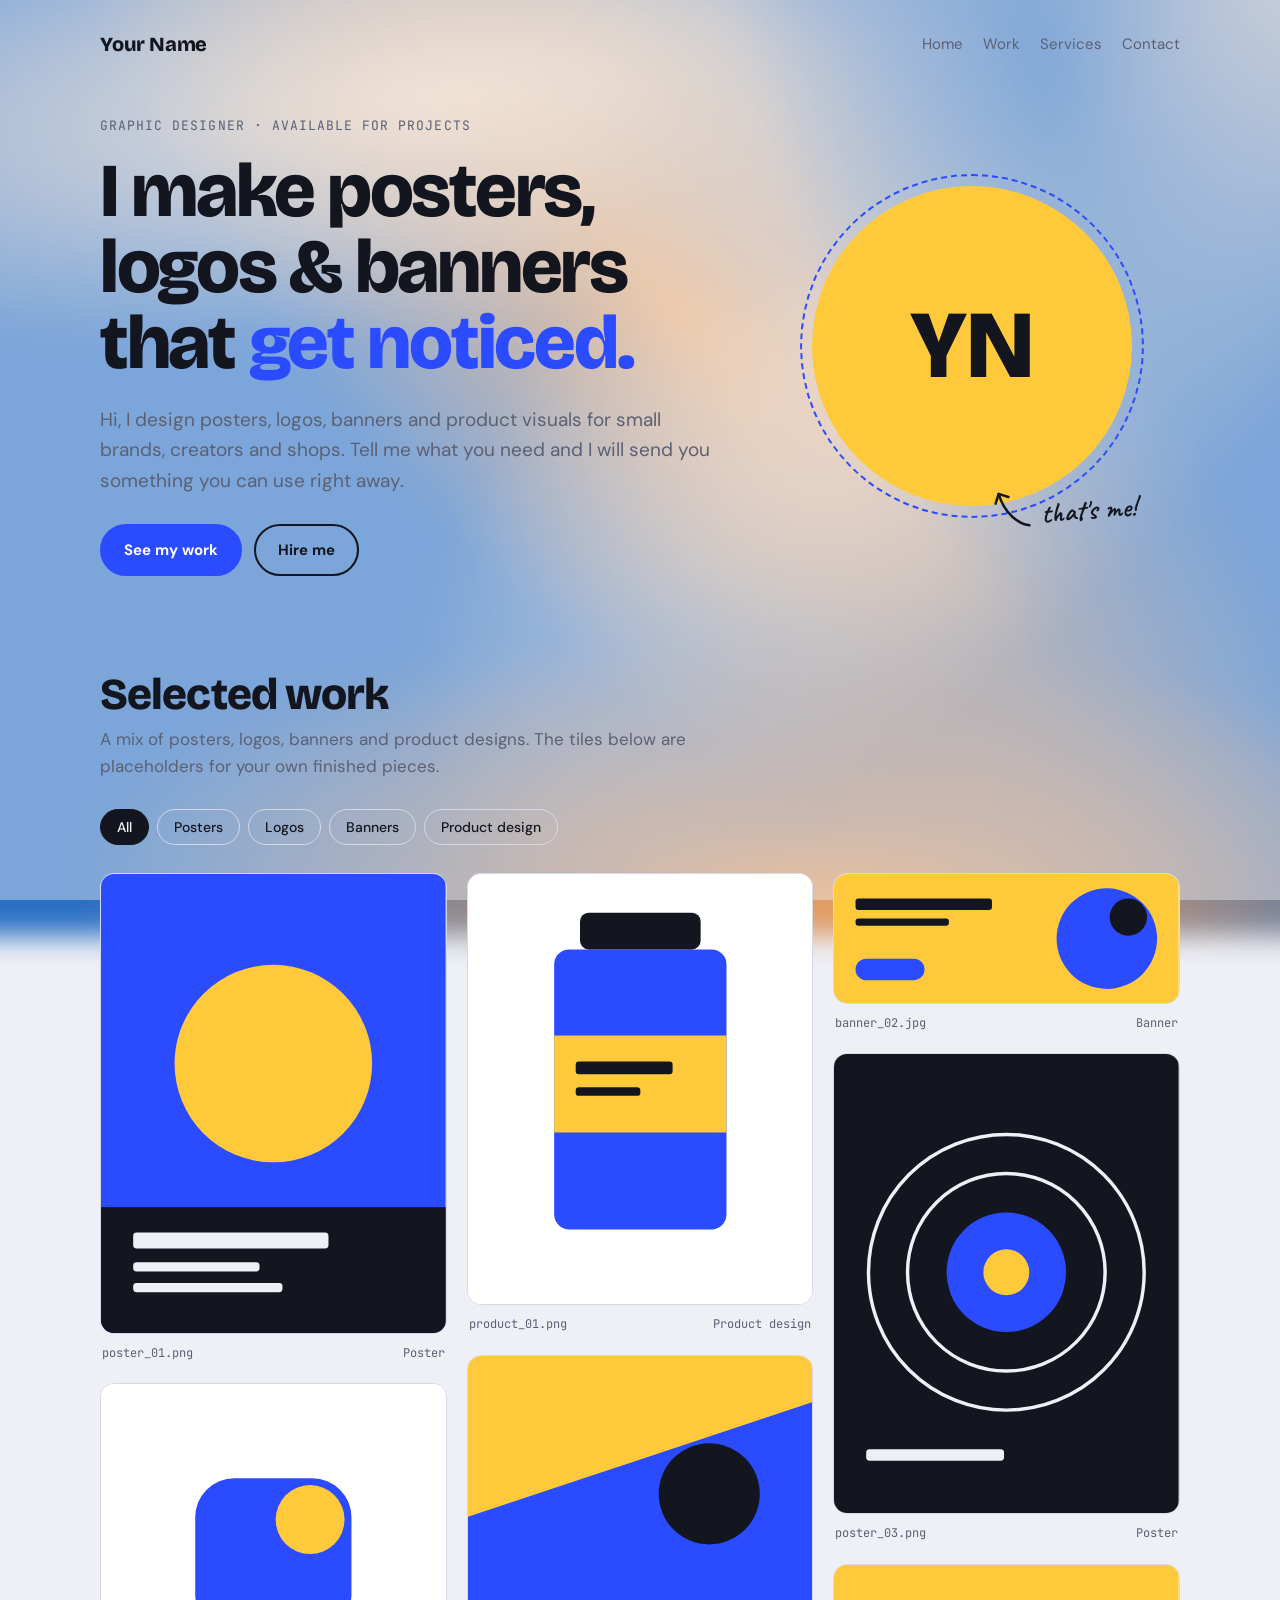
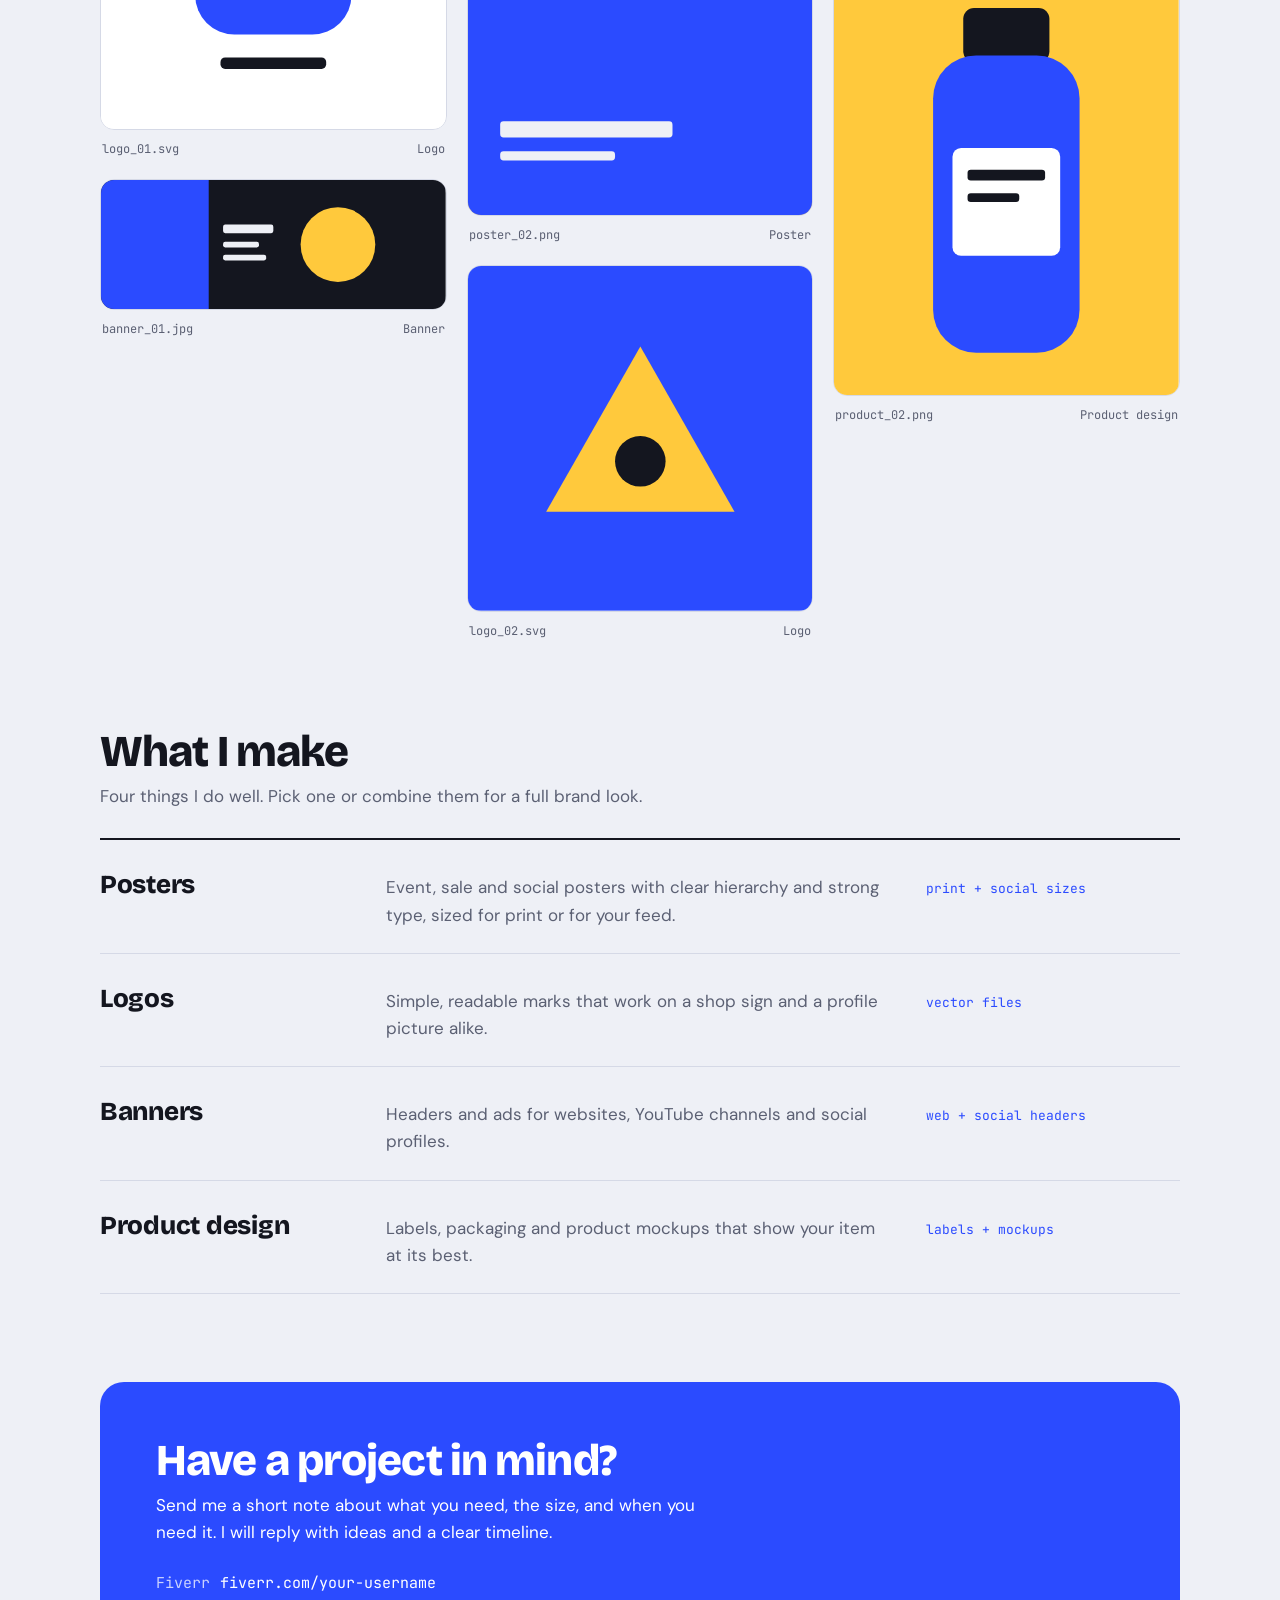
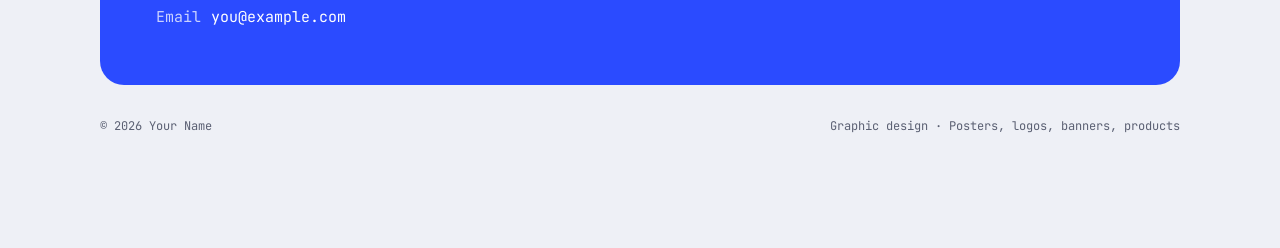
==== design/index.html @ 5bc453fb "first step" ====
<!doctype html>
<html lang="en">
<head>
<meta charset="utf-8">
<meta name="viewport" content="width=device-width, initial-scale=1, viewport-fit=cover">
<meta name="description" content="Graphic design portfolio: posters, logos, banners and product design.">
<title>Graphic Design Portfolio</title>
<link rel="stylesheet" href="https://fonts.googleapis.com/css2?family=Bricolage+Grotesque:wght@600;800&family=DM+Sans:wght@400;500;700&family=Caveat:wght@600&family=JetBrains+Mono:wght@400&display=swap">
<style>
/* Layout: intro with a round photo and handwritten note, a filterable work grid, services as a plain list, contact at the end. */
:root {
  --bg: #eef0f6;
  --card: #ffffff;
  --ink: #14161f;
  --muted: #5b6073;
  --line: #d5d9e6;
  --accent: #2b4bff;
  --pop: #ffc93c;
  --on-accent: #ffffff;
  --fx-a: #2a6fc4; --fx-b: #f3a15a; --fx-c: #f7dcc2; --veil: 42%;
  --display: "Bricolage Grotesque", "Helvetica Neue", Arial, sans-serif;
  --body: "DM Sans", "Helvetica Neue", Arial, sans-serif;
  --hand: "Caveat", "Segoe Print", cursive;
  --mono: "JetBrains Mono", ui-monospace, Menlo, monospace;
}
@media (prefers-color-scheme: dark) {
  :root:not([data-theme="light"]) {
    --bg: #12141c; --card: #1b1e29; --ink: #eceef6; --muted: #9aa0b6; --line: #2d3142;
    --accent: #8097ff; --pop: #ffd25e; --on-accent: #10131f; --fx-a: #16336f; --fx-b: #b8652f; --fx-c: #8a6a58; --veil: 58%; color-scheme: dark;
  }
}
:root[data-theme="dark"] {
  --bg: #12141c; --card: #1b1e29; --ink: #eceef6; --muted: #9aa0b6; --line: #2d3142;
  --accent: #8097ff; --pop: #ffd25e; --on-accent: #10131f; --fx-a: #16336f; --fx-b: #b8652f; --fx-c: #8a6a58; --veil: 58%; color-scheme: dark;
}
* { box-sizing: border-box; }
body {
  background: var(--bg); color: var(--ink); font-family: var(--body); font-size: 17px; line-height: 1.6;
  padding-left: max(16px, env(safe-area-inset-left, 0px));
  padding-right: max(16px, env(safe-area-inset-right, 0px));
  padding-block: 20px 48px;
}
a { color: inherit; }
a:focus-visible, button:focus-visible { outline: 3px solid var(--accent); outline-offset: 3px; }
.wrap { max-width: 1080px; margin: 0 auto; position: relative; z-index: 1; }
.fx { position: fixed; left: -4%; top: -4%; width: 108%; height: 108%; z-index: 0; filter: blur(14px); pointer-events: none; }
.veil { position: fixed; inset: 0; z-index: 0; pointer-events: none; background: color-mix(in srgb, var(--bg) var(--veil), transparent); }

/* top bar */
.bar { display: flex; flex-wrap: wrap; gap: 12px 24px; justify-content: space-between; align-items: center; padding-block: 8px 0; }
.logo { font-family: var(--display); font-weight: 800; font-size: 20px; text-decoration: none; letter-spacing: -0.01em; }
.bar nav { display: flex; gap: 20px; font-size: 15px; }
.bar nav a { text-decoration: none; color: var(--muted); }
.bar nav a:hover { color: var(--ink); text-decoration: underline; text-underline-offset: 4px; }

/* hero */
.hero { display: grid; grid-template-columns: minmax(0, 1.5fr) minmax(0, 1fr); gap: 40px; align-items: center; padding-block: 56px 72px; }
.eyebrow { font-family: var(--mono); font-size: 13px; letter-spacing: 0.08em; text-transform: uppercase; color: var(--muted); margin: 0 0 16px; }
h1 { font-family: var(--display); font-weight: 800; font-size: clamp(38px, 7vw, 76px); line-height: 1; letter-spacing: -0.03em; margin: 0 0 24px; text-wrap: balance; }
h1 em { font-style: normal; color: var(--accent); }
.lede { max-width: 52ch; color: var(--muted); font-size: 19px; margin: 0 0 28px; }
.btns { display: flex; flex-wrap: wrap; gap: 12px; }
.btn { display: inline-block; padding: 12px 22px; border-radius: 999px; font-weight: 700; font-size: 15px; text-decoration: none; border: 2px solid var(--ink); }
.btn.primary { background: var(--accent); color: var(--on-accent); border-color: var(--accent); }
.btn:hover { transform: translateY(-2px); }
.me { position: relative; justify-self: center; width: min(100%, 320px); aspect-ratio: 1; }
.me .photo { position: absolute; inset: 0; border-radius: 50%; background: var(--pop); display: grid; place-items: center; font-family: var(--display); font-weight: 800; font-size: 96px; color: var(--ink); overflow: hidden; }
.me .ring { position: absolute; inset: -12px; border-radius: 50%; border: 2px dashed var(--accent); }
.note { position: absolute; right: -4px; bottom: -22px; font-family: var(--hand); font-weight: 600; font-size: 28px; line-height: 1.1; transform: rotate(-4deg); color: var(--ink); display: flex; align-items: flex-end; gap: 6px; }
.note svg { width: 44px; height: 44px; stroke: var(--ink); fill: none; stroke-width: 2.5; stroke-linecap: round; stroke-linejoin: round; transform: scaleX(-1) rotate(-10deg); }

/* section heads */
section { padding-block: 24px 64px; }
h2 { font-family: var(--display); font-weight: 800; font-size: clamp(28px, 4.5vw, 44px); letter-spacing: -0.02em; line-height: 1.05; margin: 0 0 8px; text-wrap: balance; }
.sub { color: var(--muted); margin: 0 0 28px; max-width: 56ch; }

/* filter */
.filters { display: flex; flex-wrap: wrap; gap: 8px; margin: 0 0 28px; }
.chip { font: 500 14px var(--body); padding: 8px 16px; border-radius: 999px; border: 1.5px solid var(--line); background: transparent; color: var(--ink); cursor: pointer; }
.chip:hover { border-color: var(--ink); }
.chip[aria-pressed="true"] { background: var(--ink); color: var(--bg); border-color: var(--ink); }

/* work grid */
.grid { columns: 3 260px; column-gap: 20px; }
.tile { break-inside: avoid; margin: 0 0 20px; }
.tile .art { border-radius: 14px; overflow: hidden; border: 1px solid var(--line); background: var(--card); }
.tile svg { display: block; width: 100%; height: auto; }
.tile figcaption { display: flex; justify-content: space-between; gap: 12px; padding: 10px 2px 0; font-family: var(--mono); font-size: 12px; color: var(--muted); }
.f-accent { fill: var(--accent); } .f-pop { fill: var(--pop); } .f-ink { fill: var(--ink); } .f-bg { fill: var(--bg); } .f-card { fill: var(--card); }
.s-ink { stroke: var(--ink); fill: none; } .s-bg { stroke: var(--bg); fill: none; }

/* services */
.svc { border-top: 2px solid var(--ink); }
.row { display: grid; grid-template-columns: minmax(0, 1fr) minmax(0, 2fr) minmax(0, 1fr); gap: 8px 32px; padding-block: 24px; border-bottom: 1px solid var(--line); align-items: baseline; }
.row h3 { font-family: var(--display); font-weight: 800; font-size: 26px; letter-spacing: -0.01em; margin: 0; }
.row p { margin: 0; color: var(--muted); }
.row .tag { font-family: var(--mono); font-size: 13px; color: var(--accent); }

/* contact */
.contact { background: var(--accent); color: var(--on-accent); border-radius: 24px; padding: clamp(28px, 6vw, 56px); }
.contact h2 { color: var(--on-accent); }
.contact p { margin: 0 0 24px; max-width: 48ch; }
.lines { display: grid; gap: 10px; font-family: var(--mono); font-size: 15px; }
.lines span { opacity: 0.75; margin-right: 10px; }
.lines b { font-weight: 400; overflow-wrap: anywhere; }
footer { padding-top: 32px; font-family: var(--mono); font-size: 12px; color: var(--muted); display: flex; flex-wrap: wrap; justify-content: space-between; gap: 8px; }

.totop { position: fixed; right: max(16px, env(safe-area-inset-right, 0px)); bottom: calc(16px + env(safe-area-inset-bottom, 0px)); width: 48px; height: 48px; border-radius: 50%; border: 0; background: var(--ink); color: var(--bg); cursor: pointer; display: grid; place-items: center; z-index: 5; }
.totop svg { width: 20px; height: 20px; stroke: currentColor; fill: none; stroke-width: 2.5; stroke-linecap: round; stroke-linejoin: round; }
.totop:hover { transform: translateY(-3px); }
.totop:focus-visible { outline: 3px solid var(--accent); outline-offset: 3px; }

@media (max-width: 760px) {
  .hero { grid-template-columns: 1fr; padding-block: 36px 56px; }
  .me { width: min(70%, 260px); justify-self: start; margin-left: 12px; }
  .row { grid-template-columns: 1fr; }
  .grid { columns: 2 150px; column-gap: 12px; }
  .tile { margin-bottom: 14px; }
}
@media (prefers-reduced-motion: reduce) { .btn:hover { transform: none; } }
</style>
<style>body{margin:0}img{max-width:100%}[hidden]{display:none!important}</style>
</head>
<body>

<canvas class="fx" id="fx" aria-hidden="true"></canvas>
<div class="veil" aria-hidden="true"></div>
<div class="wrap">
  <header class="bar">
    <a class="logo" href="/">Your Name</a>
    <nav aria-label="Sections"><a href="/">Home</a><a href="#work">Work</a><a href="#services">Services</a><a href="#contact">Contact</a></nav>
  </header>

  <div class="hero" id="top">
    <div>
      <p class="eyebrow">Graphic designer · Available for projects</p>
      <h1>I make posters, logos &amp; banners that <em>get noticed.</em></h1>
      <p class="lede">Hi, I design posters, logos, banners and product visuals for small brands, creators and shops. Tell me what you need and I will send you something you can use right away.</p>
      <div class="btns">
        <a class="btn primary" href="#work">See my work</a>
        <a class="btn" href="#contact">Hire me</a>
      </div>
    </div>
    <div class="me">
      <div class="ring"></div>
      <div class="photo" aria-label="Your photo goes here">YN</div>
      <div class="note"><svg viewBox="0 0 44 44" aria-hidden="true"><path d="M4 36 C 14 36, 30 28, 38 8"/><path d="M28 10 L38 8 L40 18"/></svg><span>that's me!</span></div>
    </div>
  </div>

  <section id="work">
    <h2>Selected work</h2>
    <p class="sub">A mix of posters, logos, banners and product designs. The tiles below are placeholders for your own finished pieces.</p>
    <div class="filters" role="group" aria-label="Filter work by type">
      <button class="chip" type="button" data-f="all" aria-pressed="true">All</button>
      <button class="chip" type="button" data-f="poster" aria-pressed="false">Posters</button>
      <button class="chip" type="button" data-f="logo" aria-pressed="false">Logos</button>
      <button class="chip" type="button" data-f="banner" aria-pressed="false">Banners</button>
      <button class="chip" type="button" data-f="product" aria-pressed="false">Product design</button>
    </div>

    <div class="grid" id="grid">
      <figure class="tile" data-c="poster"><div class="art"><svg viewBox="0 0 300 400" role="img" aria-label="Poster placeholder"><rect width="300" height="400" class="f-accent"/><circle cx="150" cy="165" r="86" class="f-pop"/><rect x="0" y="290" width="300" height="110" class="f-ink"/><rect x="28" y="312" width="170" height="14" rx="3" class="f-bg"/><rect x="28" y="338" width="110" height="8" rx="3" class="f-bg"/><rect x="28" y="356" width="130" height="8" rx="3" class="f-bg"/></svg></div><figcaption><span>poster_01.png</span><span>Poster</span></figcaption></figure>

      <figure class="tile" data-c="logo"><div class="art"><svg viewBox="0 0 300 300" role="img" aria-label="Logo placeholder"><rect width="300" height="300" class="f-card"/><rect x="82" y="82" width="136" height="136" rx="34" class="f-accent"/><circle cx="182" cy="118" r="30" class="f-pop"/><rect x="104" y="238" width="92" height="10" rx="4" class="f-ink"/></svg></div><figcaption><span>logo_01.svg</span><span>Logo</span></figcaption></figure>

      <figure class="tile" data-c="banner"><div class="art"><svg viewBox="0 0 480 180" role="img" aria-label="Banner placeholder"><rect width="480" height="180" class="f-ink"/><rect x="0" y="0" width="150" height="180" class="f-accent"/><circle cx="330" cy="90" r="52" class="f-pop"/><rect x="170" y="62" width="70" height="12" rx="3" class="f-bg"/><rect x="170" y="86" width="50" height="8" rx="3" class="f-bg"/><rect x="170" y="104" width="60" height="8" rx="3" class="f-bg"/></svg></div><figcaption><span>banner_01.jpg</span><span>Banner</span></figcaption></figure>

      <figure class="tile" data-c="product"><div class="art"><svg viewBox="0 0 320 400" role="img" aria-label="Product design placeholder"><rect width="320" height="400" class="f-card"/><rect x="80" y="70" width="160" height="260" rx="14" class="f-accent"/><rect x="80" y="150" width="160" height="90" class="f-pop"/><rect x="100" y="174" width="90" height="12" rx="3" class="f-ink"/><rect x="100" y="198" width="60" height="8" rx="3" class="f-ink"/><rect x="104" y="36" width="112" height="34" rx="8" class="f-ink"/></svg></div><figcaption><span>product_01.png</span><span>Product design</span></figcaption></figure>

      <figure class="tile" data-c="poster"><div class="art"><svg viewBox="0 0 300 400" role="img" aria-label="Poster placeholder"><rect width="300" height="400" class="f-pop"/><polygon points="0,400 0,140 300,40 300,400" class="f-accent"/><circle cx="210" cy="120" r="44" class="f-ink"/><rect x="28" y="318" width="150" height="14" rx="3" class="f-bg"/><rect x="28" y="344" width="100" height="8" rx="3" class="f-bg"/></svg></div><figcaption><span>poster_02.png</span><span>Poster</span></figcaption></figure>

      <figure class="tile" data-c="logo"><div class="art"><svg viewBox="0 0 300 300" role="img" aria-label="Logo placeholder"><rect width="300" height="300" class="f-accent"/><polygon points="150,70 232,214 68,214" class="f-pop"/><circle cx="150" cy="170" r="22" class="f-ink"/></svg></div><figcaption><span>logo_02.svg</span><span>Logo</span></figcaption></figure>

      <figure class="tile" data-c="banner"><div class="art"><svg viewBox="0 0 480 180" role="img" aria-label="Banner placeholder"><rect width="480" height="180" class="f-pop"/><rect x="30" y="34" width="190" height="16" rx="4" class="f-ink"/><rect x="30" y="62" width="130" height="10" rx="4" class="f-ink"/><rect x="30" y="118" width="96" height="30" rx="15" class="f-accent"/><circle cx="380" cy="90" r="70" class="f-accent"/><circle cx="410" cy="60" r="26" class="f-ink"/></svg></div><figcaption><span>banner_02.jpg</span><span>Banner</span></figcaption></figure>

      <figure class="tile" data-c="poster"><div class="art"><svg viewBox="0 0 300 400" role="img" aria-label="Poster placeholder"><rect width="300" height="400" class="f-ink"/><circle cx="150" cy="190" r="120" class="s-bg" stroke-width="3"/><circle cx="150" cy="190" r="86" class="s-bg" stroke-width="3"/><circle cx="150" cy="190" r="52" class="f-accent"/><circle cx="150" cy="190" r="20" class="f-pop"/><rect x="28" y="344" width="120" height="10" rx="3" class="f-bg"/></svg></div><figcaption><span>poster_03.png</span><span>Poster</span></figcaption></figure>

      <figure class="tile" data-c="product"><div class="art"><svg viewBox="0 0 320 400" role="img" aria-label="Product design placeholder"><rect width="320" height="400" class="f-pop"/><rect x="120" y="40" width="80" height="50" rx="10" class="f-ink"/><rect x="92" y="84" width="136" height="276" rx="40" class="f-accent"/><rect x="110" y="170" width="100" height="100" rx="8" class="f-card"/><rect x="124" y="190" width="72" height="10" rx="3" class="f-ink"/><rect x="124" y="212" width="48" height="8" rx="3" class="f-ink"/></svg></div><figcaption><span>product_02.png</span><span>Product design</span></figcaption></figure>
    </div>
  </section>

  <section id="services">
    <h2>What I make</h2>
    <p class="sub">Four things I do well. Pick one or combine them for a full brand look.</p>
    <div class="svc">
      <div class="row"><h3>Posters</h3><p>Event, sale and social posters with clear hierarchy and strong type, sized for print or for your feed.</p><span class="tag">print + social sizes</span></div>
      <div class="row"><h3>Logos</h3><p>Simple, readable marks that work on a shop sign and a profile picture alike.</p><span class="tag">vector files</span></div>
      <div class="row"><h3>Banners</h3><p>Headers and ads for websites, YouTube channels and social profiles.</p><span class="tag">web + social headers</span></div>
      <div class="row"><h3>Product design</h3><p>Labels, packaging and product mockups that show your item at its best.</p><span class="tag">labels + mockups</span></div>
    </div>
  </section>

  <section id="contact">
    <div class="contact">
      <h2>Have a project in mind?</h2>
      <p>Send me a short note about what you need, the size, and when you need it. I will reply with ideas and a clear timeline.</p>
      <div class="lines">
        <div><span>Fiverr</span><b>fiverr.com/your-username</b></div>
        <div><span>Email</span><b>you@example.com</b></div>
      </div>
    </div>
    <footer><span>© 2026 Your Name</span><span>Graphic design · Posters, logos, banners, products</span></footer>
  </section>
</div>

<script>
(function () {
  var cv = document.getElementById('fx'), ctx = cv.getContext('2d');
  if (!ctx) return;
  var W = 200, H = 112, cols = [], frame = 0;
  var blobs = [
    { c: 1, cx: .30, cy: .22, ax: .28, ay: .20, fx: 1.0, fy: .8,  ph: 0.0, r: .62, sq: .38, rot: .5,  rs: .30 },
    { c: 2, cx: .62, cy: .42, ax: .30, ay: .24, fx: .7,  fy: 1.1, ph: 1.7, r: .70, sq: .34, rot: -.6, rs: -.25 },
    { c: 0, cx: .28, cy: .70, ax: .26, ay: .22, fx: .9,  fy: .6,  ph: 3.1, r: .60, sq: .45, rot: .9,  rs: .20 },
    { c: 1, cx: .78, cy: .78, ax: .22, ay: .20, fx: 1.2, fy: .9,  ph: 4.4, r: .55, sq: .36, rot: -.3, rs: .35 },
    { c: 2, cx: .50, cy: .12, ax: .30, ay: .14, fx: .6,  fy: 1.0, ph: 5.2, r: .58, sq: .30, rot: .2,  rs: -.30 },
    { c: 0, cx: .85, cy: .30, ax: .18, ay: .26, fx: 1.1, fy: .7,  ph: 2.4, r: .50, sq: .42, rot: 1.1, rs: .22 }
  ];
  function size() { H = Math.max(60, Math.round(W * innerHeight / Math.max(innerWidth, 1))); cv.width = W; cv.height = H; }
  function rgb(h) { h = h.trim().replace('#', ''); if (h.length === 3) h = h.replace(/./g, '$&$&'); var n = parseInt(h, 16); return [(n >> 16) & 255, (n >> 8) & 255, n & 255]; }
  function readCols() {
    var s = getComputedStyle(document.documentElement);
    cols = ['--fx-a', '--fx-b', '--fx-c'].map(function (k) { return rgb(s.getPropertyValue(k) || '#888888'); });
  }
  function rg(c, a) { return 'rgba(' + c[0] + ',' + c[1] + ',' + c[2] + ',' + a + ')'; }
  function draw(t) {
    ctx.fillStyle = rg(cols[0], 1); ctx.fillRect(0, 0, W, H);
    blobs.forEach(function (b) {
      var x = (b.cx + b.ax * Math.sin(t * b.fx + b.ph)) * W;
      var y = (b.cy + b.ay * Math.cos(t * b.fy + b.ph * 1.3)) * H;
      var rad = b.r * W;
      ctx.save(); ctx.translate(x, y); ctx.rotate(b.rot + t * b.rs); ctx.scale(1, b.sq);
      var g = ctx.createRadialGradient(0, 0, 0, 0, 0, rad);
      g.addColorStop(0, rg(cols[b.c], .95)); g.addColorStop(.5, rg(cols[b.c], .5)); g.addColorStop(1, rg(cols[b.c], 0));
      ctx.fillStyle = g; ctx.fillRect(-rad, -rad, rad * 2, rad * 2); ctx.restore();
    });
  }
  var calm = window.matchMedia('(prefers-reduced-motion: reduce)');
  function loop(ms) {
    if (frame++ % 60 === 0) readCols();
    draw(ms * 0.0005);
    if (!calm.matches) requestAnimationFrame(loop);
  }
  size(); readCols();
  window.addEventListener('resize', function () { size(); draw(performance.now() * 0.0005); });
  if (calm.matches) draw(1.5); else requestAnimationFrame(loop);
})();
</script>
<button class="totop" id="totop" type="button" aria-label="Back to top" hidden><svg viewBox="0 0 24 24" aria-hidden="true"><path d="M12 19V5M5 12l7-7 7 7"/></svg></button>
<script>
(function () {
  var t = document.getElementById('totop');
  function update() { t.hidden = (window.scrollY || document.documentElement.scrollTop) < 400; }
  window.addEventListener('scroll', update, { passive: true });
  update();
  t.addEventListener('click', function () {
    var calm = window.matchMedia('(prefers-reduced-motion: reduce)').matches;
    window.scrollTo({ top: 0, behavior: calm ? 'auto' : 'smooth' });
  });
})();
(function () {
  var chips = document.querySelectorAll('.chip');
  var tiles = document.querySelectorAll('.tile');
  chips.forEach(function (chip) {
    chip.addEventListener('click', function () {
      var f = chip.getAttribute('data-f');
      chips.forEach(function (c) { c.setAttribute('aria-pressed', c === chip ? 'true' : 'false'); });
      tiles.forEach(function (t) { t.hidden = !(f === 'all' || t.getAttribute('data-c') === f); });
    });
  });
})();
</script>
</body>
</html>
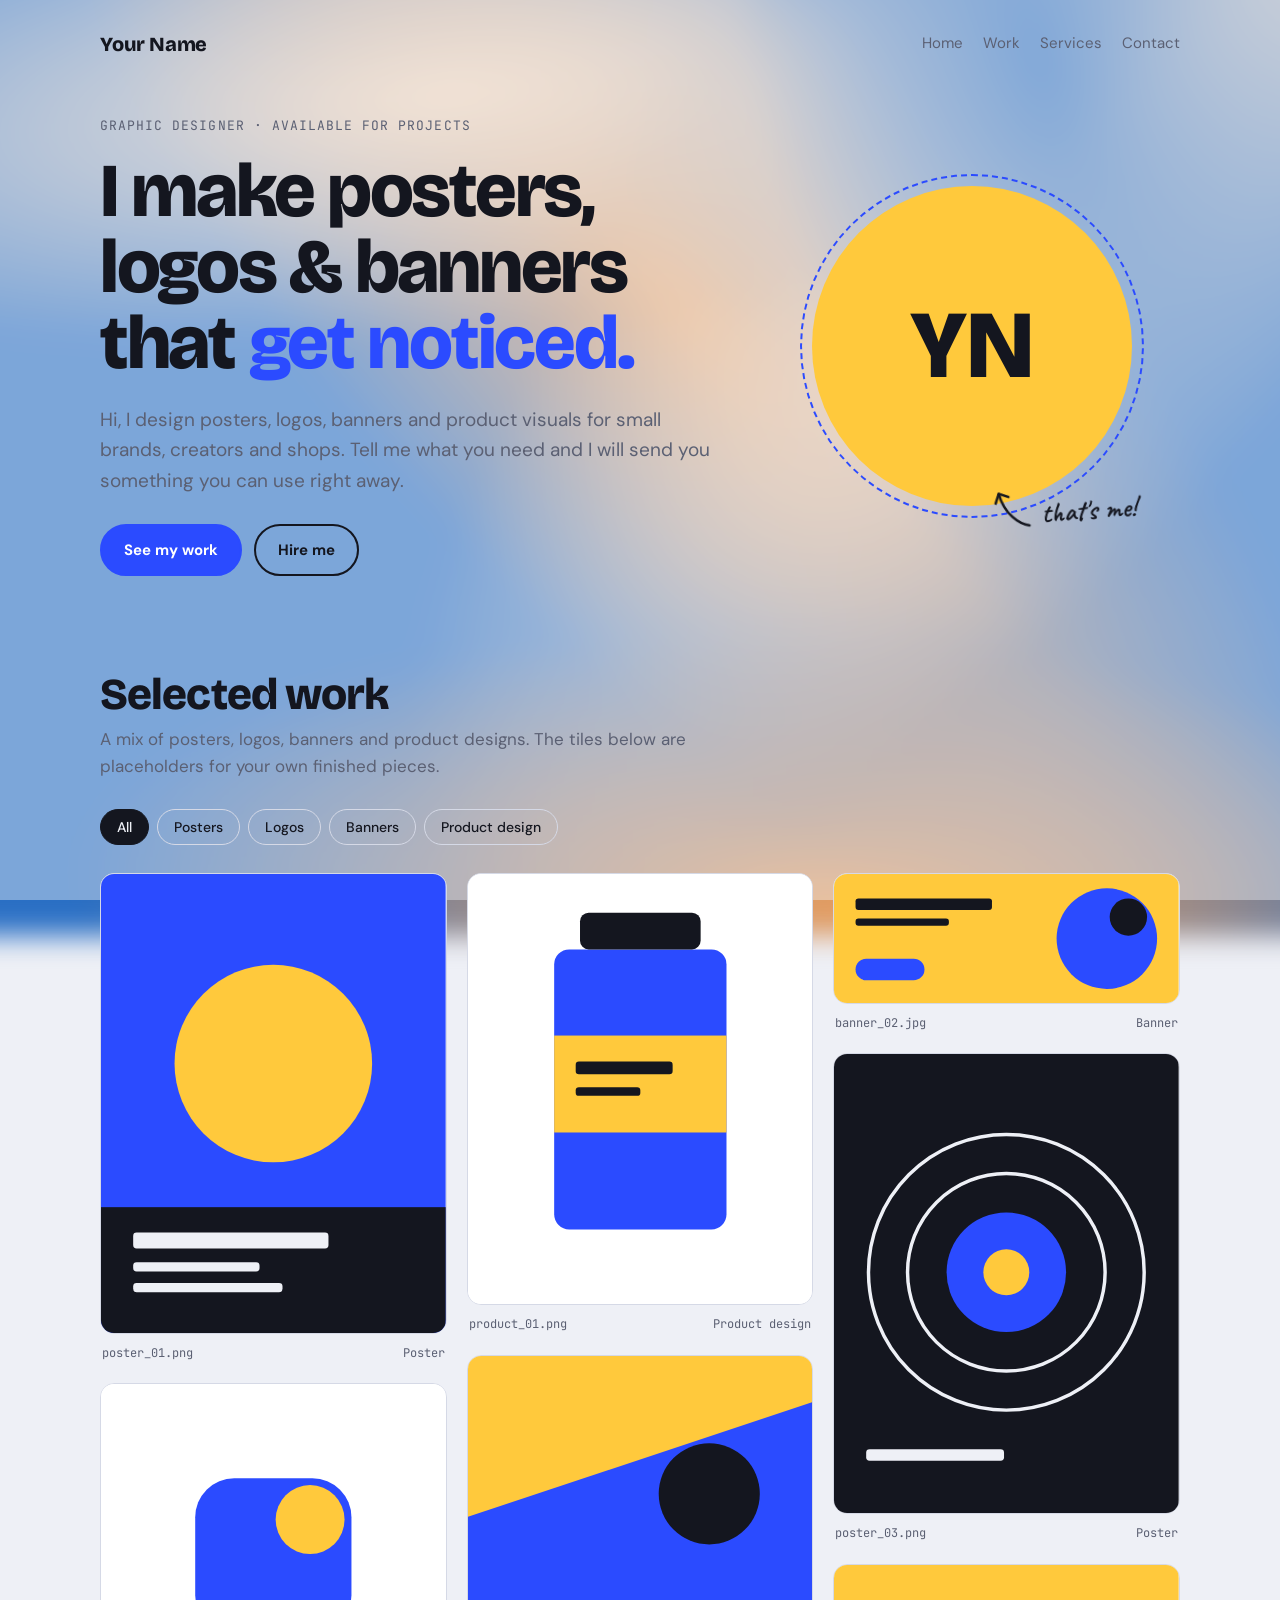
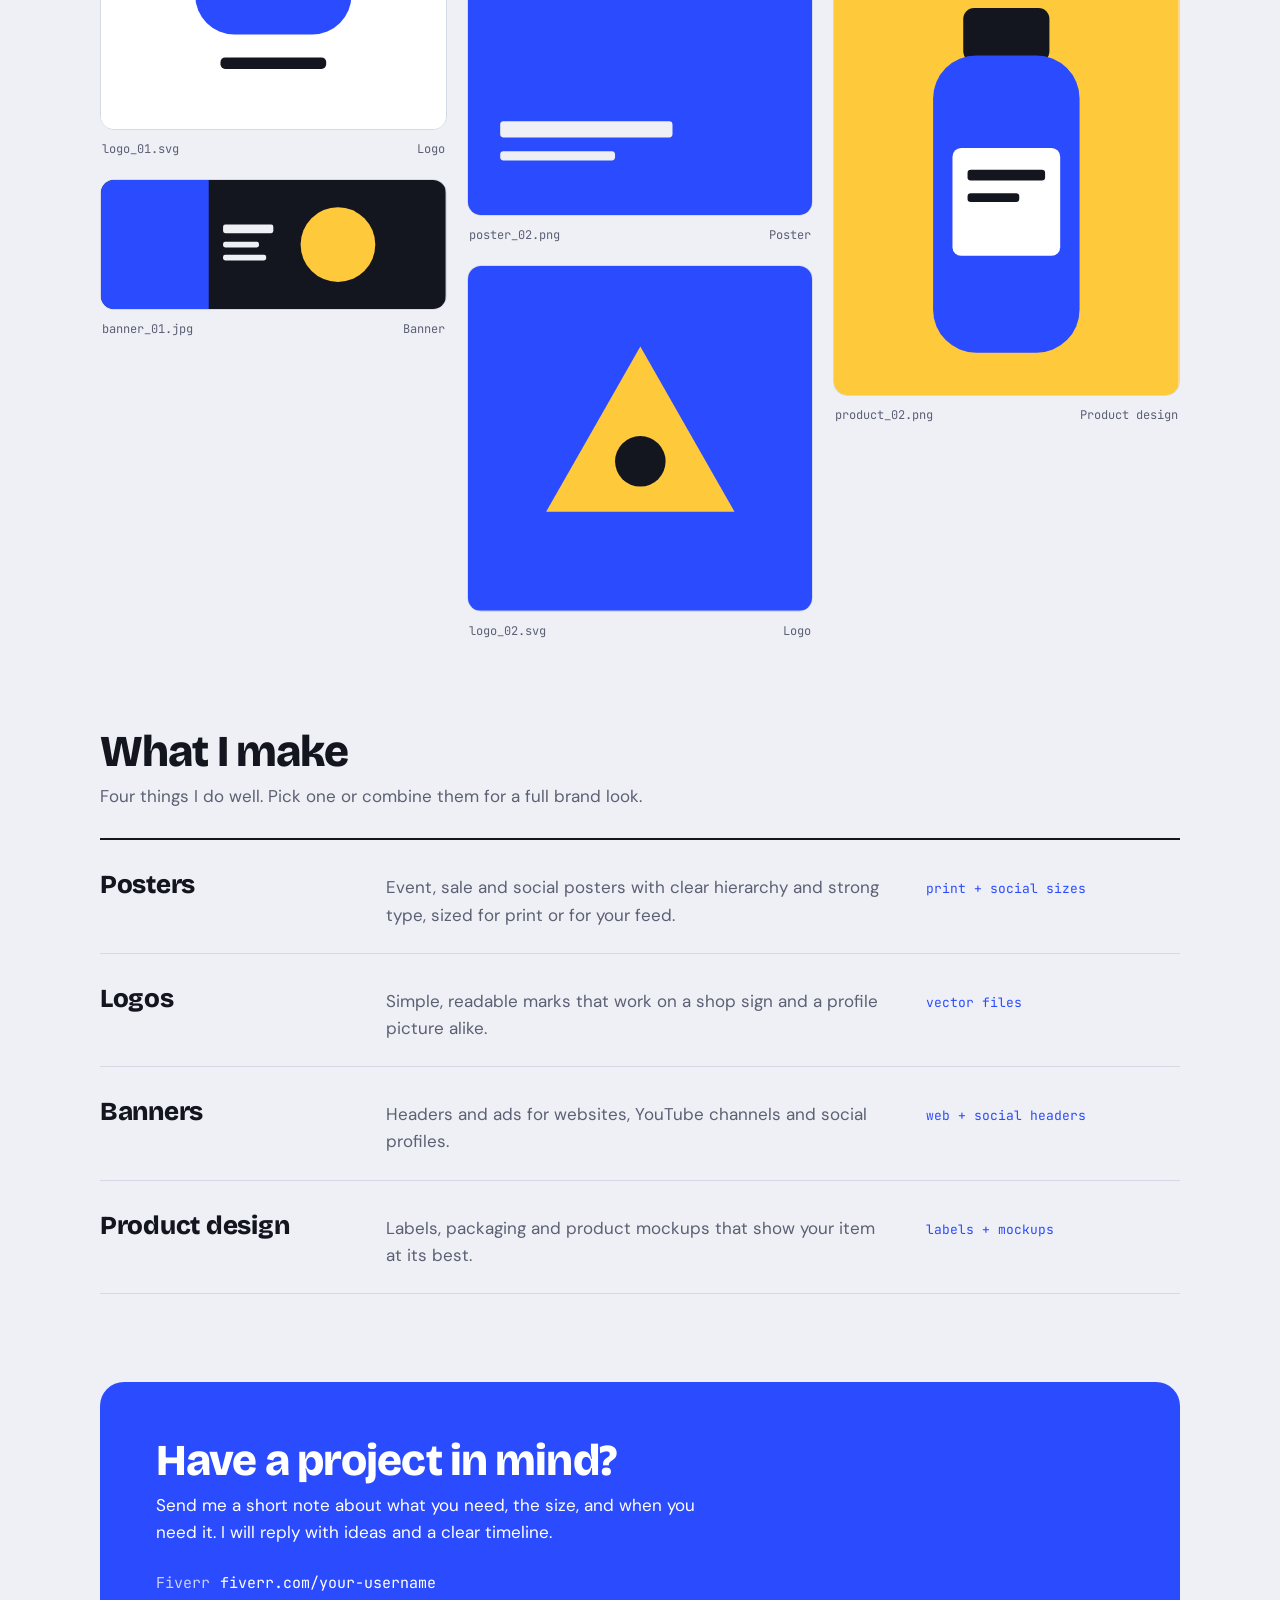
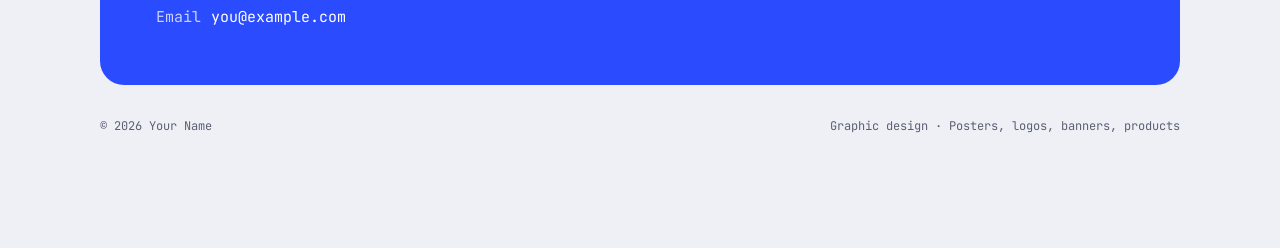
==== commit 118f5126: "step 1" ====
--- a/design/index.html
+++ b/design/index.html
@@ -120,8 +120,10 @@
 @media (prefers-reduced-motion: reduce) { .btn:hover { transform: none; } }
 </style>
 <style>body{margin:0}img{max-width:100%}[hidden]{display:none!important}</style>
+<link rel="stylesheet" href="/assets/anim.css">
+<script src="/assets/anim.js" defer></script>
 </head>
-<body>
+<body data-page="design">
 
 <canvas class="fx" id="fx" aria-hidden="true"></canvas>
 <div class="veil" aria-hidden="true"></div>
--- a/assets/anim.css
+++ b/assets/anim.css
@@ -0,0 +1,54 @@
+/* Shared animations for all pages. Everything that moves is turned off for visitors who prefer reduced motion. */
+
+@keyframes rise { from { opacity: 0; transform: translateY(28px); } to { opacity: 1; transform: none; } }
+@keyframes spin { to { transform: rotate(360deg); } }
+@keyframes float { 0%, 100% { transform: translateY(0) rotate(-4deg); } 50% { transform: translateY(-9px) rotate(-4deg); } }
+@keyframes type { from { max-width: 0; } }
+@keyframes caret { 50% { border-color: transparent; } }
+
+/* scroll progress bar (created by anim.js) */
+.progress { position: fixed; left: 0; top: 0; width: 100%; height: 3px; z-index: 10; transform-origin: 0 50%; transform: scaleX(0); background: var(--accent, var(--design)); pointer-events: none; }
+body[data-page="security"] .progress { background: var(--sec); }
+
+/* scroll reveal: anim.js adds .rv to items below the fold, then .in when they come into view */
+.rv { opacity: 0; }
+.rv.in { animation: rise 0.7s cubic-bezier(0.2, 0.7, 0.2, 1) var(--d, 0s) both; }
+
+@media (prefers-reduced-motion: no-preference) {
+  /* page load: hero content rises in one piece at a time */
+  .hero > * { animation: rise 0.8s cubic-bezier(0.2, 0.7, 0.2, 1) both; }
+  .hero > :nth-child(2) { animation-delay: 0.12s; }
+  .hero > :nth-child(3) { animation-delay: 0.24s; }
+
+  /* typed status line */
+  .status .tw { display: inline-block; overflow: hidden; white-space: nowrap; vertical-align: bottom; max-width: calc(var(--n) * 1ch + 4px); animation: type calc(var(--n) * 55ms) steps(var(--n), end) var(--delay, 0s) both; }
+  .status .tw.last { border-right: 2px solid currentColor; animation: type calc(var(--n) * 55ms) steps(var(--n), end) var(--delay, 0s) both, caret 0.9s step-end infinite; }
+
+  /* nav underline slides in */
+  .bar nav a { text-decoration: none; background: linear-gradient(currentColor, currentColor) 0 100% / 0 2px no-repeat; transition: background-size 0.25s ease, color 0.2s; padding-bottom: 2px; }
+  .bar nav a:hover { text-decoration: none; background-size: 100% 2px; }
+
+  /* buttons, chips, tags */
+  .btn { transition: transform 0.2s, background-color 0.2s, color 0.2s; }
+  .btn:hover { transform: translateY(-3px); }
+  .chip { transition: transform 0.2s, background-color 0.2s, color 0.2s, border-color 0.2s; }
+  .chip:hover { transform: translateY(-2px); }
+  .tags li { transition: transform 0.2s, border-color 0.2s; }
+  .tags li:hover { transform: translateY(-3px); }
+
+  /* design page: spinning ring, floating note, tilting photo, lifting tiles */
+  .me .ring { animation: spin 28s linear infinite; }
+  .me .note { animation: float 4.5s ease-in-out infinite; }
+  .me .photo { transition: transform 0.4s cubic-bezier(0.2, 0.7, 0.2, 1); }
+  .me:hover .photo { transform: rotate(-4deg) scale(1.04); }
+  .tile .art { transition: transform 0.35s cubic-bezier(0.2, 0.7, 0.2, 1), box-shadow 0.35s; }
+  .tile svg { transition: transform 0.6s cubic-bezier(0.2, 0.7, 0.2, 1); }
+  .tile:hover .art { transform: translateY(-6px); box-shadow: 0 20px 40px -22px rgba(0, 0, 0, 0.45); }
+  .tile:hover svg { transform: scale(1.06); }
+
+  /* list rows slide over on hover */
+  .proj .r, .svc .row { transition: padding-left 0.25s ease; }
+  .proj .r:hover, .svc .row:hover { padding-left: 14px; }
+  .idx svg { transition: transform 0.35s cubic-bezier(0.2, 0.7, 0.2, 1); }
+  .idx a:hover svg { transform: rotate(-8deg) scale(1.1); }
+}
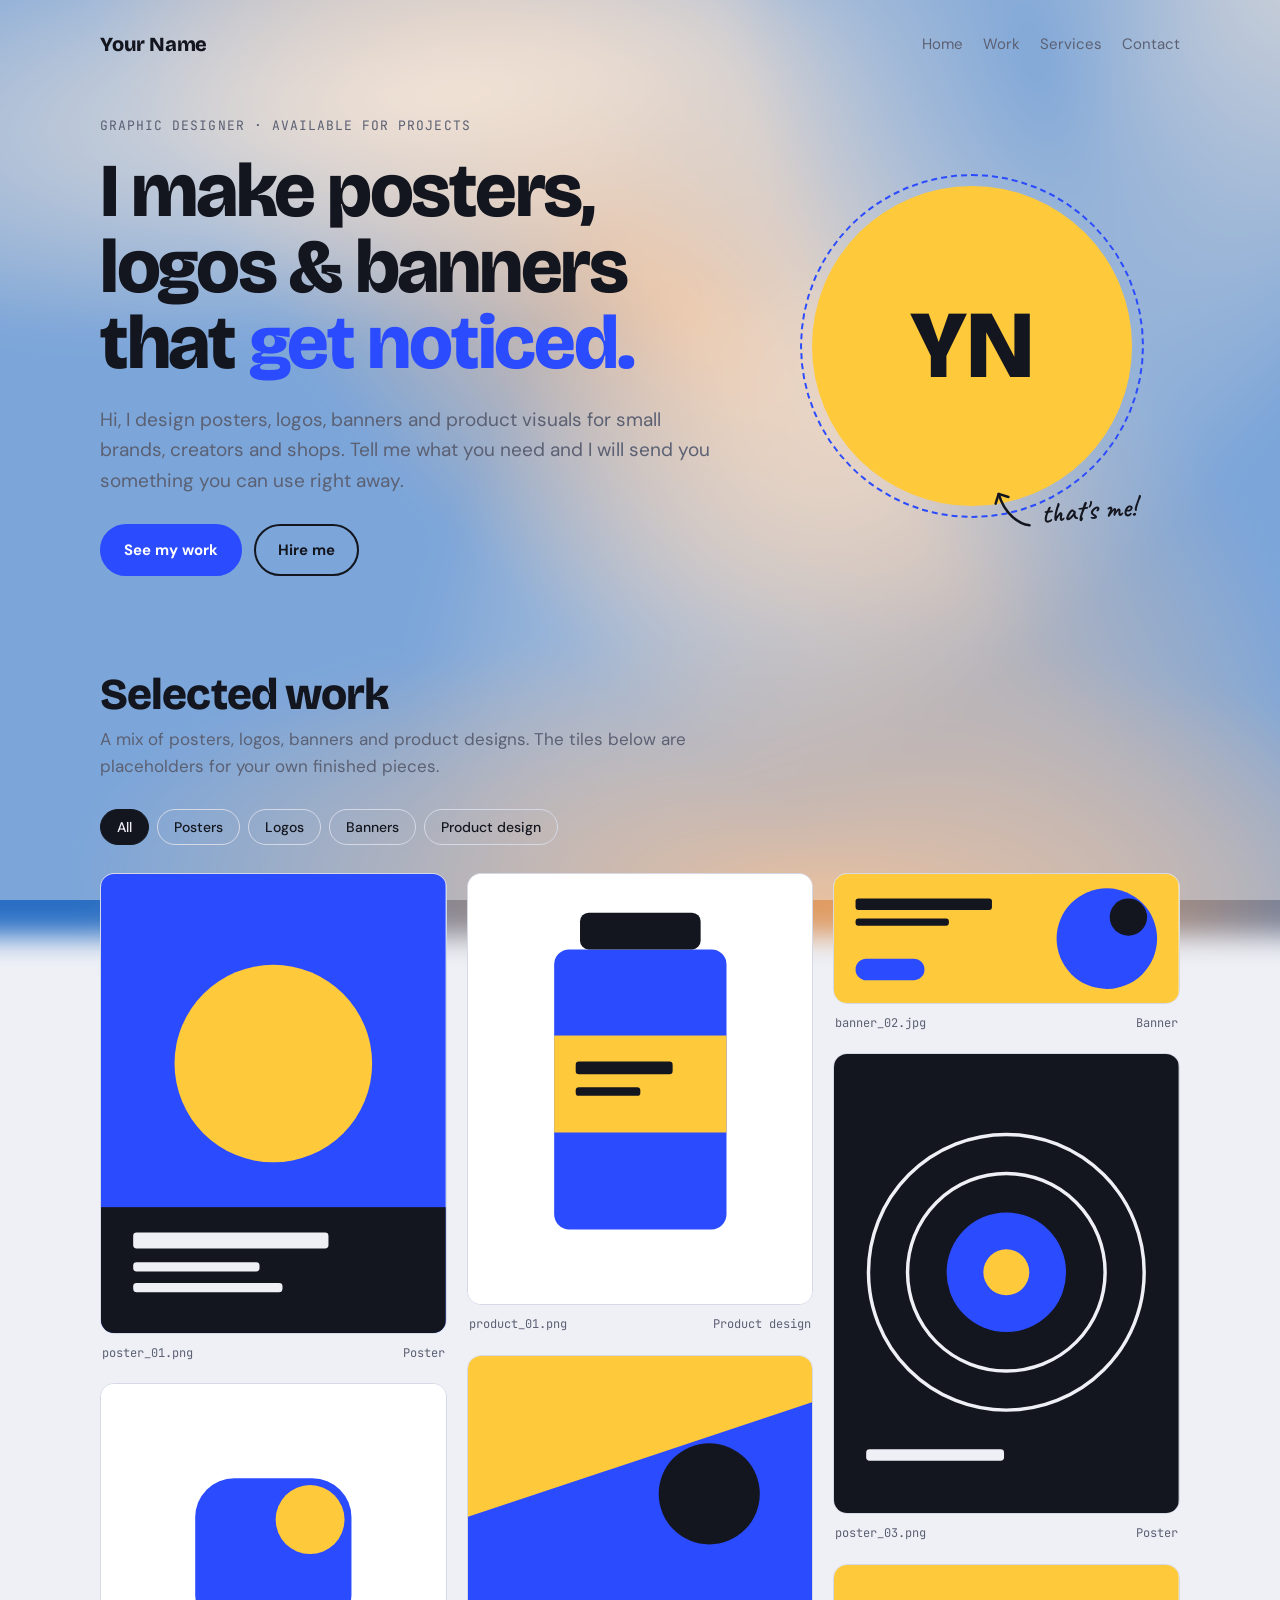
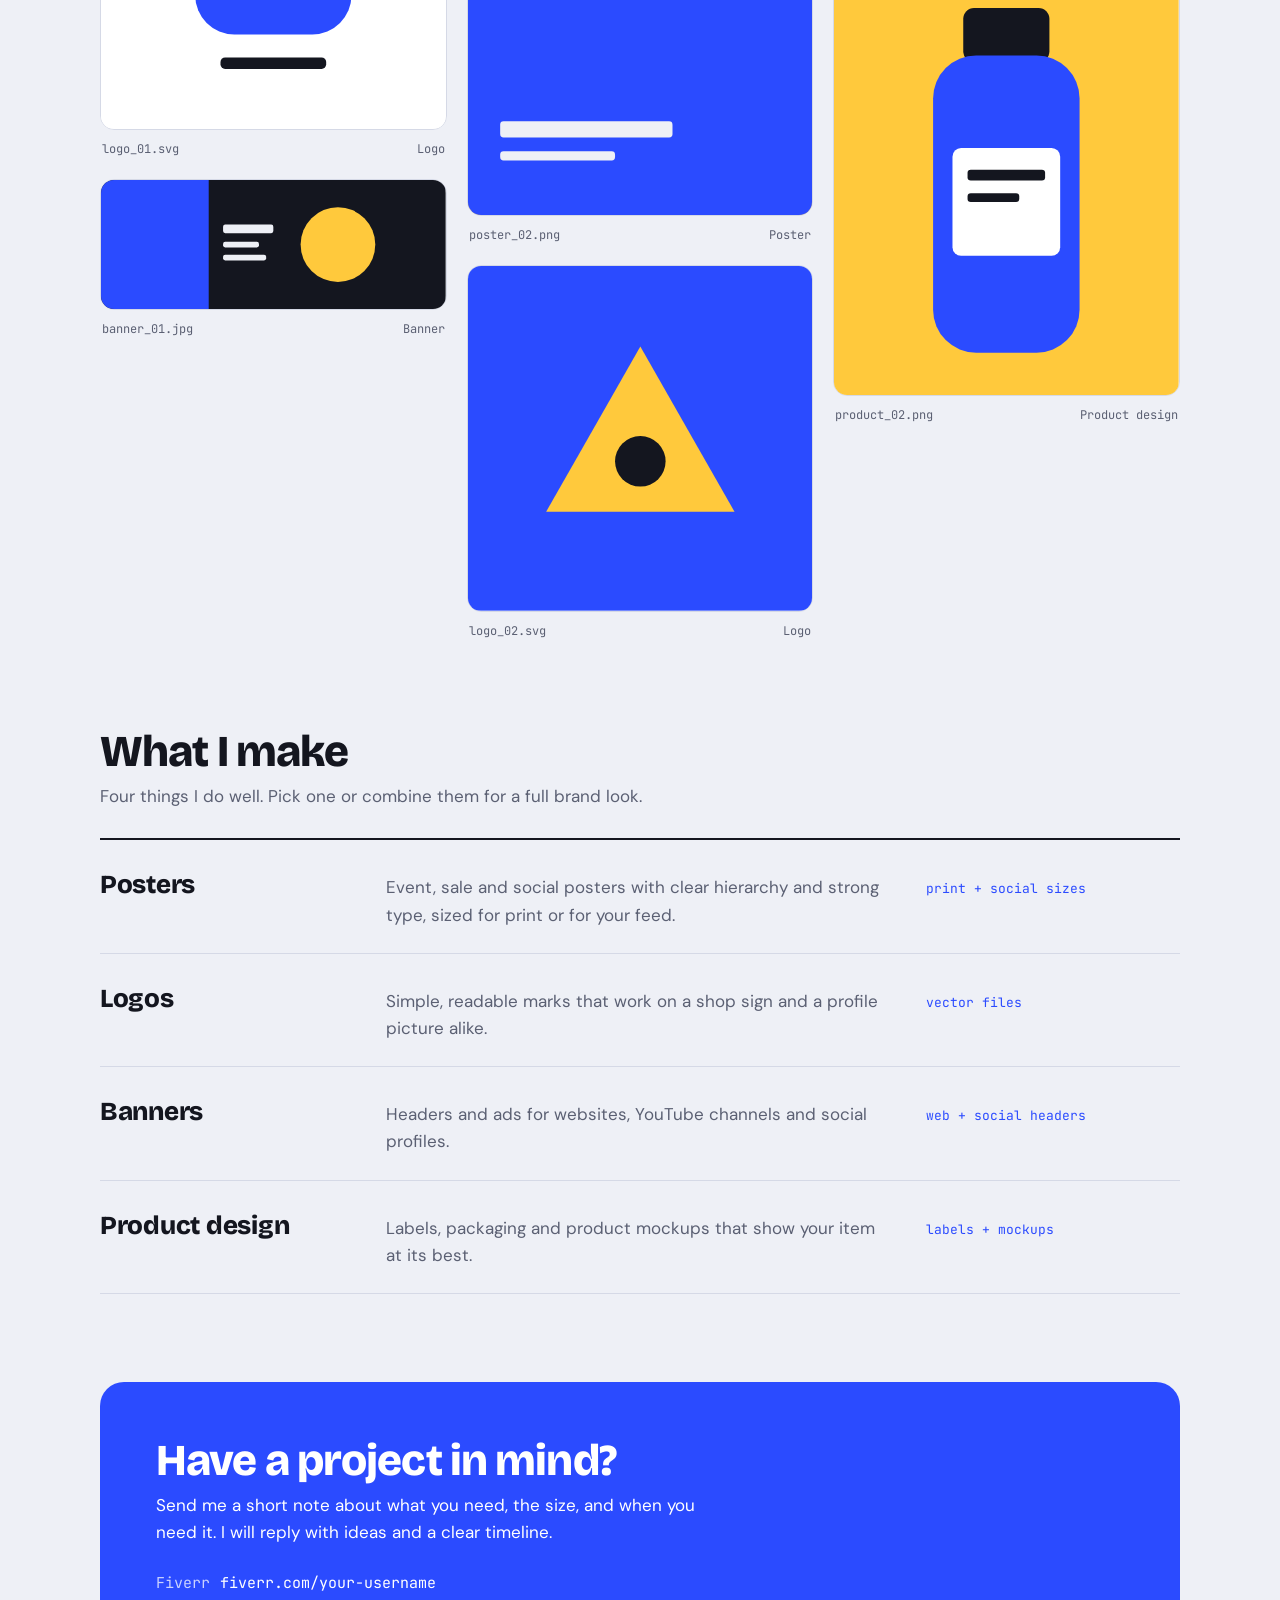
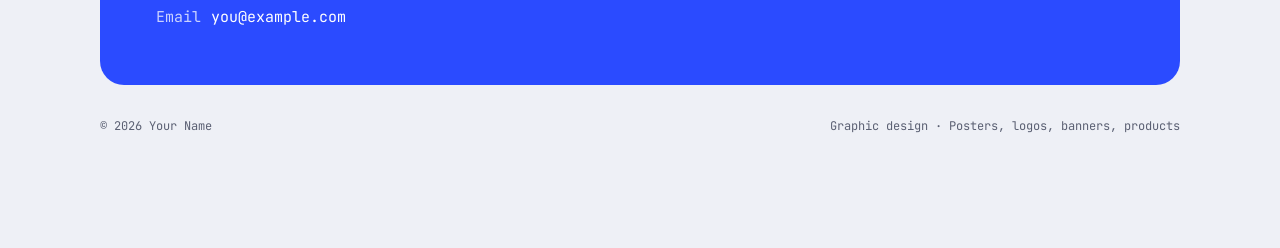
==== commit add55348: "step 2" ====
--- a/design/index.html
+++ b/design/index.html
@@ -120,10 +120,8 @@
 @media (prefers-reduced-motion: reduce) { .btn:hover { transform: none; } }
 </style>
 <style>body{margin:0}img{max-width:100%}[hidden]{display:none!important}</style>
-<link rel="stylesheet" href="/assets/anim.css">
-<script src="/assets/anim.js" defer></script>
 </head>
-<body data-page="design">
+<body>
 
 <canvas class="fx" id="fx" aria-hidden="true"></canvas>
 <div class="veil" aria-hidden="true"></div>
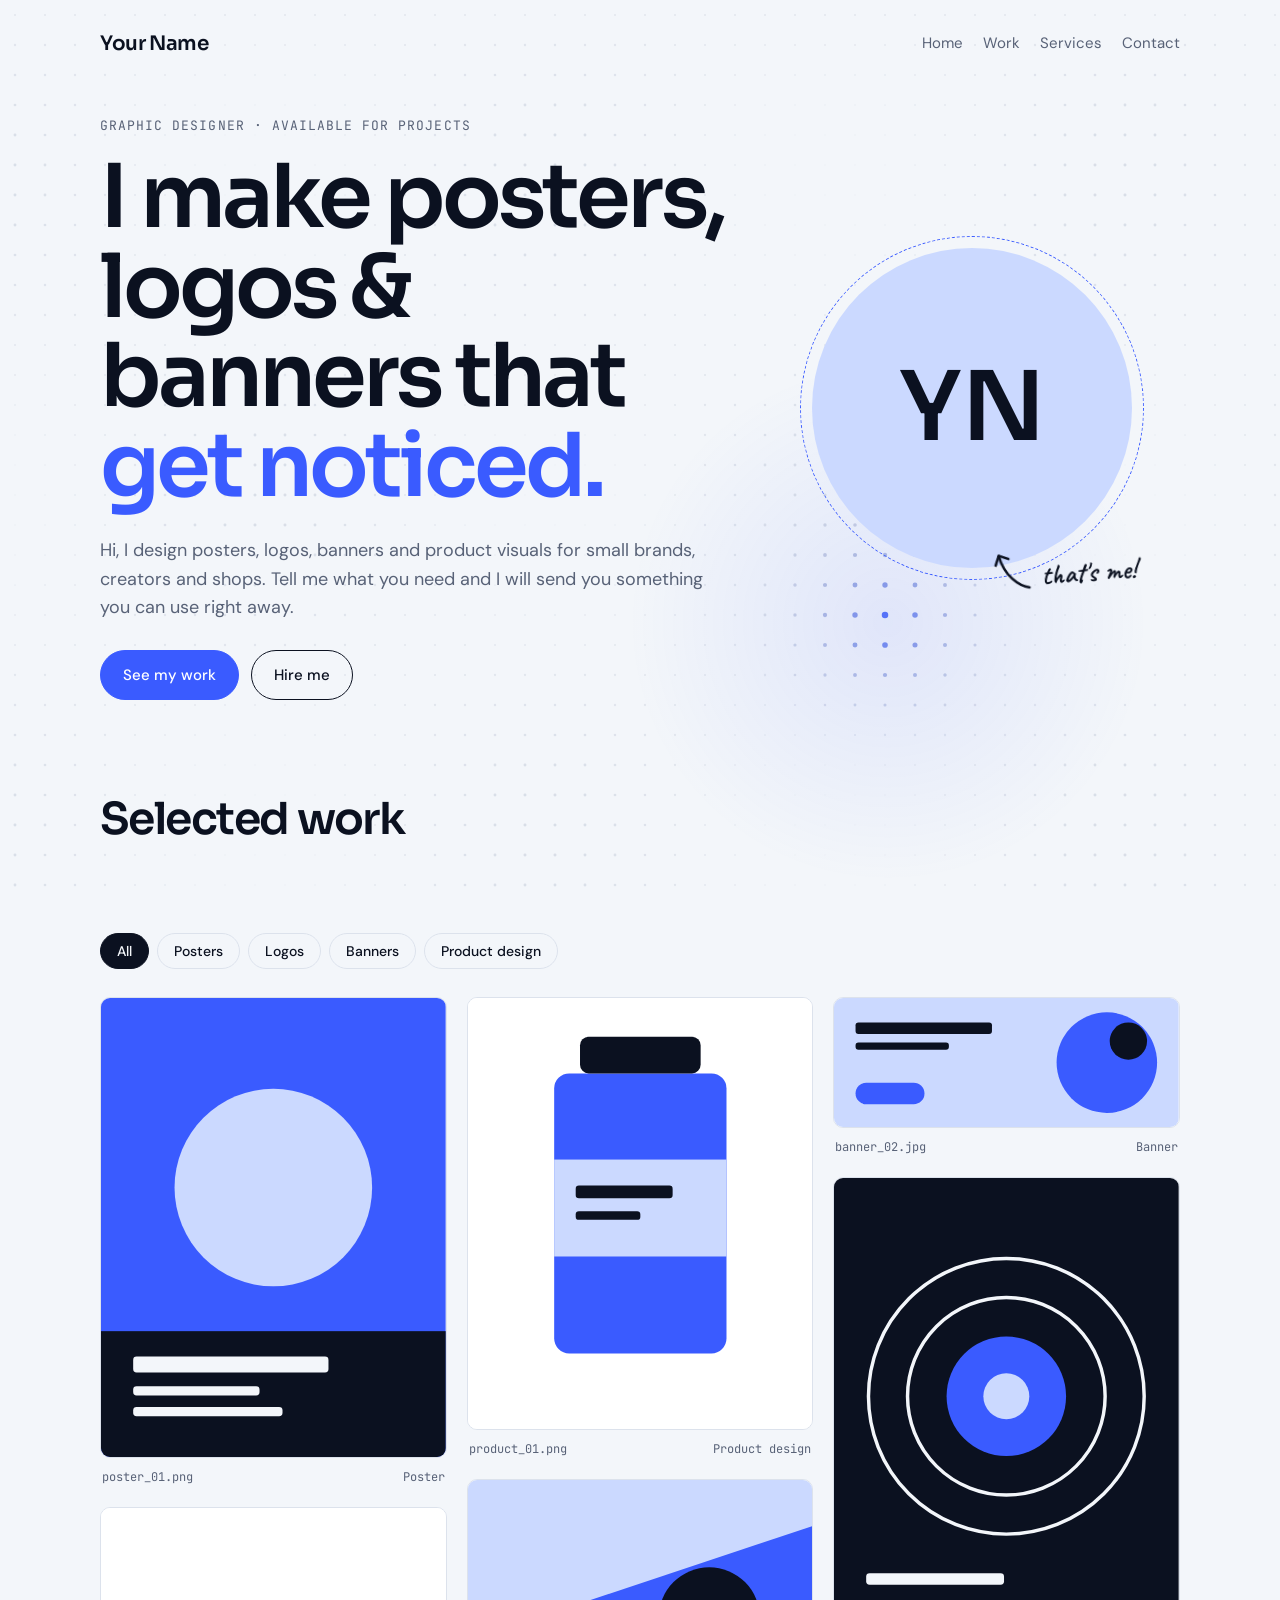
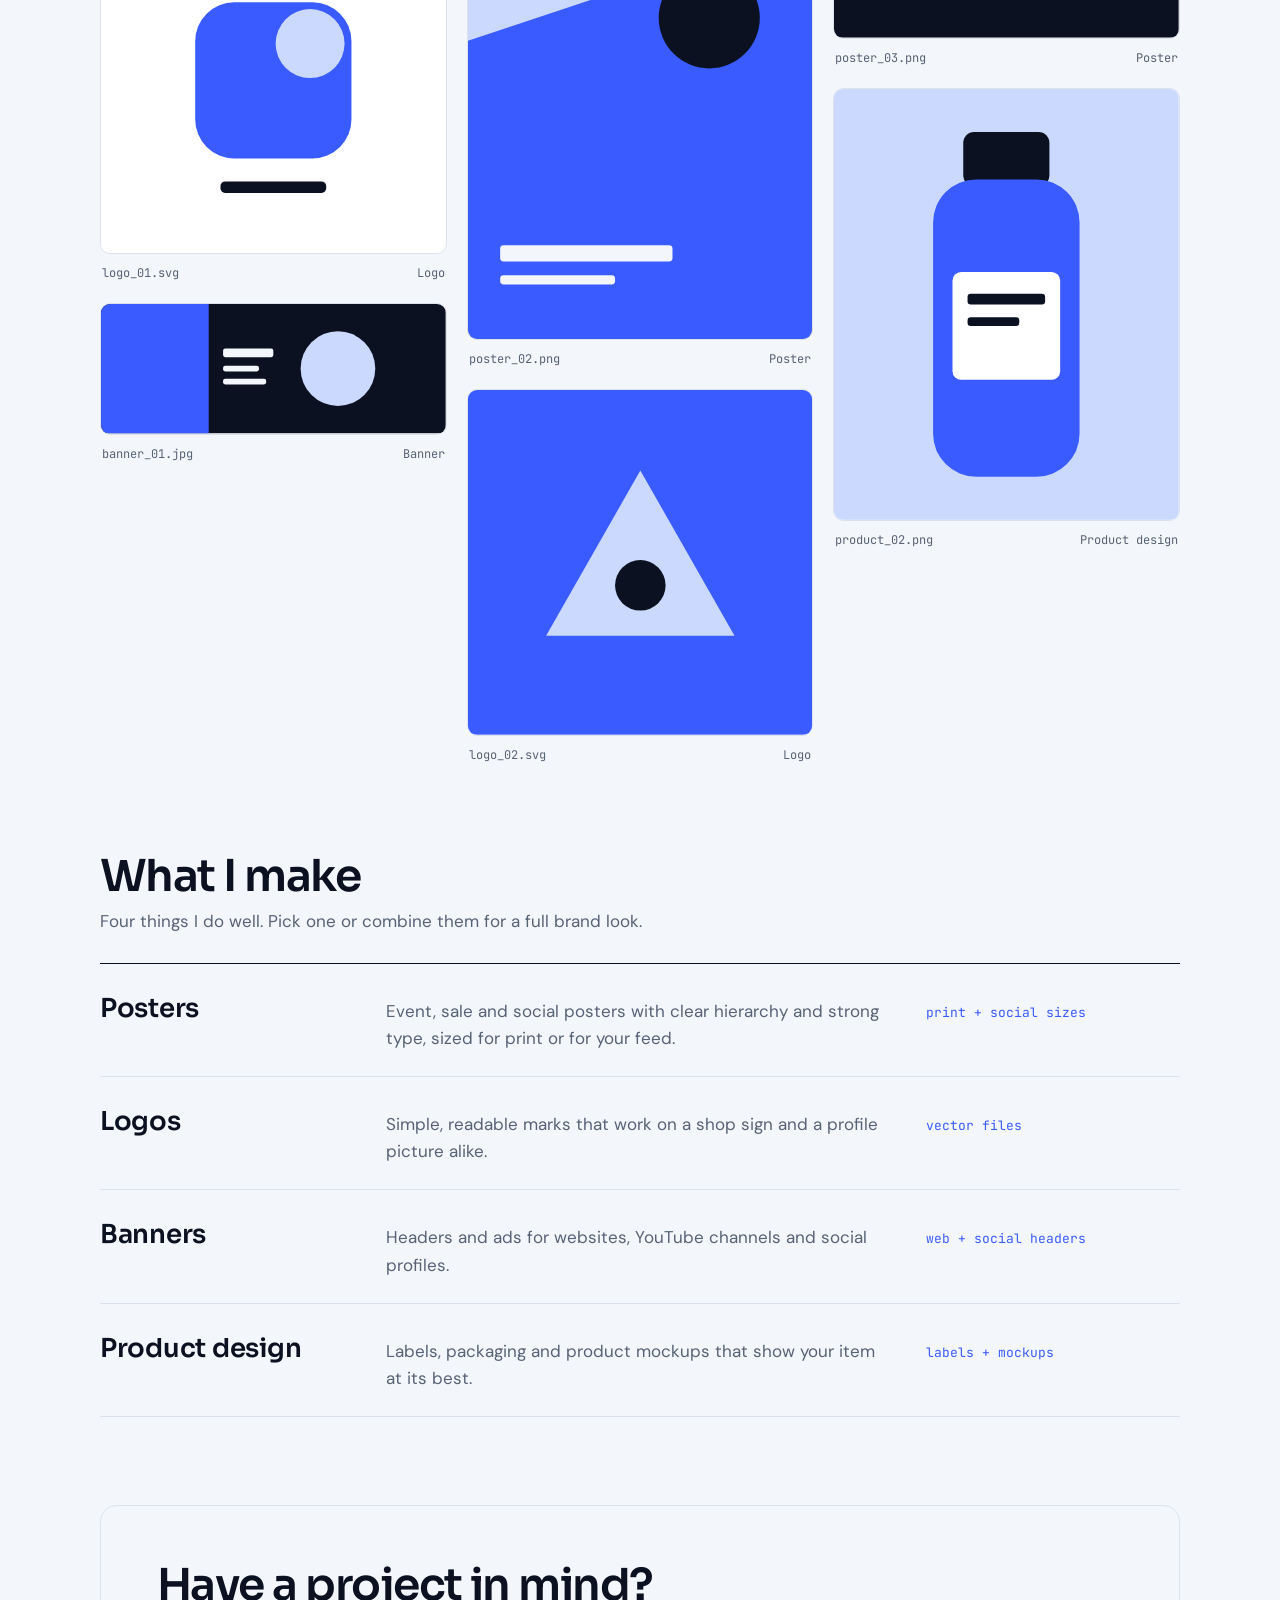
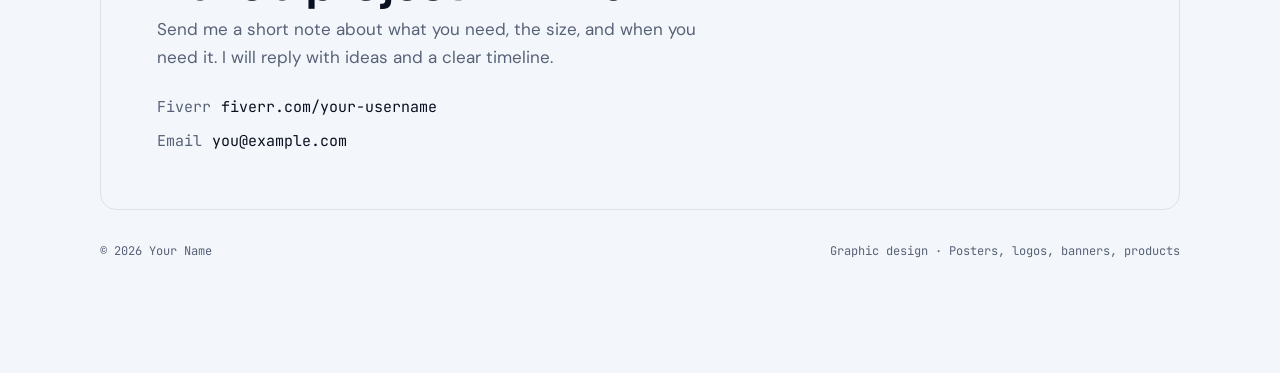
==== commit 81e3fbc9: "test no 5" ====
--- a/design/index.html
+++ b/design/index.html
@@ -5,7 +5,7 @@
 <meta name="viewport" content="width=device-width, initial-scale=1, viewport-fit=cover">
 <meta name="description" content="Graphic design portfolio: posters, logos, banners and product design.">
 <title>Graphic Design Portfolio</title>
-<link rel="stylesheet" href="https://fonts.googleapis.com/css2?family=Bricolage+Grotesque:wght@600;800&family=DM+Sans:wght@400;500;700&family=Caveat:wght@600&family=JetBrains+Mono:wght@400&display=swap">
+<link rel="stylesheet" href="https://fonts.googleapis.com/css2?family=Sora:wght@400;600&family=DM+Sans:wght@400;500;700&family=Caveat:wght@600&family=JetBrains+Mono:wght@400&display=swap">
 <style>
 /* Layout: intro with a round photo and handwritten note, a filterable work grid, services as a plain list, contact at the end. */
 :root {
@@ -120,11 +120,14 @@
 @media (prefers-reduced-motion: reduce) { .btn:hover { transform: none; } }
 </style>
 <style>body{margin:0}img{max-width:100%}[hidden]{display:none!important}</style>
+<link rel="stylesheet" href="/assets/anim.css">
+<link rel="stylesheet" href="/assets/theme.css">
+<script src="/assets/bg.js" defer></script>
+<script src="/assets/anim.js" defer></script>
 </head>
-<body>
+<body data-page="design">
 
 <canvas class="fx" id="fx" aria-hidden="true"></canvas>
-<div class="veil" aria-hidden="true"></div>
 <div class="wrap">
   <header class="bar">
     <a class="logo" href="/">Your Name</a>
@@ -204,49 +207,6 @@
   </section>
 </div>
 
-<script>
-(function () {
-  var cv = document.getElementById('fx'), ctx = cv.getContext('2d');
-  if (!ctx) return;
-  var W = 200, H = 112, cols = [], frame = 0;
-  var blobs = [
-    { c: 1, cx: .30, cy: .22, ax: .28, ay: .20, fx: 1.0, fy: .8,  ph: 0.0, r: .62, sq: .38, rot: .5,  rs: .30 },
-    { c: 2, cx: .62, cy: .42, ax: .30, ay: .24, fx: .7,  fy: 1.1, ph: 1.7, r: .70, sq: .34, rot: -.6, rs: -.25 },
-    { c: 0, cx: .28, cy: .70, ax: .26, ay: .22, fx: .9,  fy: .6,  ph: 3.1, r: .60, sq: .45, rot: .9,  rs: .20 },
-    { c: 1, cx: .78, cy: .78, ax: .22, ay: .20, fx: 1.2, fy: .9,  ph: 4.4, r: .55, sq: .36, rot: -.3, rs: .35 },
-    { c: 2, cx: .50, cy: .12, ax: .30, ay: .14, fx: .6,  fy: 1.0, ph: 5.2, r: .58, sq: .30, rot: .2,  rs: -.30 },
-    { c: 0, cx: .85, cy: .30, ax: .18, ay: .26, fx: 1.1, fy: .7,  ph: 2.4, r: .50, sq: .42, rot: 1.1, rs: .22 }
-  ];
-  function size() { H = Math.max(60, Math.round(W * innerHeight / Math.max(innerWidth, 1))); cv.width = W; cv.height = H; }
-  function rgb(h) { h = h.trim().replace('#', ''); if (h.length === 3) h = h.replace(/./g, '$&$&'); var n = parseInt(h, 16); return [(n >> 16) & 255, (n >> 8) & 255, n & 255]; }
-  function readCols() {
-    var s = getComputedStyle(document.documentElement);
-    cols = ['--fx-a', '--fx-b', '--fx-c'].map(function (k) { return rgb(s.getPropertyValue(k) || '#888888'); });
-  }
-  function rg(c, a) { return 'rgba(' + c[0] + ',' + c[1] + ',' + c[2] + ',' + a + ')'; }
-  function draw(t) {
-    ctx.fillStyle = rg(cols[0], 1); ctx.fillRect(0, 0, W, H);
-    blobs.forEach(function (b) {
-      var x = (b.cx + b.ax * Math.sin(t * b.fx + b.ph)) * W;
-      var y = (b.cy + b.ay * Math.cos(t * b.fy + b.ph * 1.3)) * H;
-      var rad = b.r * W;
-      ctx.save(); ctx.translate(x, y); ctx.rotate(b.rot + t * b.rs); ctx.scale(1, b.sq);
-      var g = ctx.createRadialGradient(0, 0, 0, 0, 0, rad);
-      g.addColorStop(0, rg(cols[b.c], .95)); g.addColorStop(.5, rg(cols[b.c], .5)); g.addColorStop(1, rg(cols[b.c], 0));
-      ctx.fillStyle = g; ctx.fillRect(-rad, -rad, rad * 2, rad * 2); ctx.restore();
-    });
-  }
-  var calm = window.matchMedia('(prefers-reduced-motion: reduce)');
-  function loop(ms) {
-    if (frame++ % 60 === 0) readCols();
-    draw(ms * 0.0005);
-    if (!calm.matches) requestAnimationFrame(loop);
-  }
-  size(); readCols();
-  window.addEventListener('resize', function () { size(); draw(performance.now() * 0.0005); });
-  if (calm.matches) draw(1.5); else requestAnimationFrame(loop);
-})();
-</script>
 <button class="totop" id="totop" type="button" aria-label="Back to top" hidden><svg viewBox="0 0 24 24" aria-hidden="true"><path d="M12 19V5M5 12l7-7 7 7"/></svg></button>
 <script>
 (function () {
--- a/assets/anim.css
+++ b/assets/anim.css
@@ -0,0 +1,54 @@
+/* Shared animations for all pages. Everything that moves is turned off for visitors who prefer reduced motion. */
+
+@keyframes rise { from { opacity: 0; transform: translateY(28px); } to { opacity: 1; transform: none; } }
+@keyframes spin { to { transform: rotate(360deg); } }
+@keyframes float { 0%, 100% { transform: translateY(0) rotate(-4deg); } 50% { transform: translateY(-9px) rotate(-4deg); } }
+@keyframes type { from { max-width: 0; } }
+@keyframes caret { 50% { border-color: transparent; } }
+
+/* scroll progress bar (created by anim.js) */
+.progress { position: fixed; left: 0; top: 0; width: 100%; height: 3px; z-index: 10; transform-origin: 0 50%; transform: scaleX(0); background: var(--accent, var(--design)); pointer-events: none; }
+body[data-page="security"] .progress { background: var(--sec); }
+
+/* scroll reveal: anim.js adds .rv to items below the fold, then .in when they come into view */
+.rv { opacity: 0; }
+.rv.in { animation: rise 0.7s cubic-bezier(0.2, 0.7, 0.2, 1) var(--d, 0s) both; }
+
+@media (prefers-reduced-motion: no-preference) {
+  /* page load: hero content rises in one piece at a time */
+  .hero > * { animation: rise 0.8s cubic-bezier(0.2, 0.7, 0.2, 1) both; }
+  .hero > :nth-child(2) { animation-delay: 0.12s; }
+  .hero > :nth-child(3) { animation-delay: 0.24s; }
+
+  /* typed status line */
+  .status .tw { display: inline-block; overflow: hidden; white-space: nowrap; vertical-align: bottom; max-width: calc(var(--n) * 1ch + 4px); animation: type calc(var(--n) * 55ms) steps(var(--n), end) var(--delay, 0s) both; }
+  .status .tw.last { border-right: 2px solid currentColor; animation: type calc(var(--n) * 55ms) steps(var(--n), end) var(--delay, 0s) both, caret 0.9s step-end infinite; }
+
+  /* nav underline slides in */
+  .bar nav a { text-decoration: none; background: linear-gradient(currentColor, currentColor) 0 100% / 0 2px no-repeat; transition: background-size 0.25s ease, color 0.2s; padding-bottom: 2px; }
+  .bar nav a:hover { text-decoration: none; background-size: 100% 2px; }
+
+  /* buttons, chips, tags */
+  .btn { transition: transform 0.2s, background-color 0.2s, color 0.2s; }
+  .btn:hover { transform: translateY(-3px); }
+  .chip { transition: transform 0.2s, background-color 0.2s, color 0.2s, border-color 0.2s; }
+  .chip:hover { transform: translateY(-2px); }
+  .tags li { transition: transform 0.2s, border-color 0.2s; }
+  .tags li:hover { transform: translateY(-3px); }
+
+  /* design page: spinning ring, floating note, tilting photo, lifting tiles */
+  .me .ring { animation: spin 28s linear infinite; }
+  .me .note { animation: float 4.5s ease-in-out infinite; }
+  .me .photo { transition: transform 0.4s cubic-bezier(0.2, 0.7, 0.2, 1); }
+  .me:hover .photo { transform: rotate(-4deg) scale(1.04); }
+  .tile .art { transition: transform 0.35s cubic-bezier(0.2, 0.7, 0.2, 1), box-shadow 0.35s; }
+  .tile svg { transition: transform 0.6s cubic-bezier(0.2, 0.7, 0.2, 1); }
+  .tile:hover .art { transform: translateY(-6px); box-shadow: 0 20px 40px -22px rgba(0, 0, 0, 0.45); }
+  .tile:hover svg { transform: scale(1.06); }
+
+  /* list rows slide over on hover */
+  .proj .r, .svc .row { transition: padding-left 0.25s ease; }
+  .proj .r:hover, .svc .row:hover { padding-left: 14px; }
+  .idx svg { transition: transform 0.35s cubic-bezier(0.2, 0.7, 0.2, 1); }
+  .idx a:hover svg { transform: rotate(-8deg) scale(1.1); }
+}
--- a/assets/theme.css
+++ b/assets/theme.css
@@ -0,0 +1,54 @@
+/* Cool minimal theme. Loaded after each page's own styles, so these values win.
+   Change the colors here to restyle all three pages at once. */
+
+:root {
+  --bg: #f3f6fa;
+  --card: #ffffff;
+  --ink: #0b1120;
+  --muted: #586277;
+  --line: #dce2ec;
+  --design: #3a5bff;
+  --accent: #3a5bff;
+  --sec: #0e9aa7;
+  --pop: #cbd9ff;
+  --on-accent: #ffffff;
+  --fx-a: #8391ab;
+  --fx-b: #3a5bff;
+  --display: "Sora", "Helvetica Neue", Arial, sans-serif;
+}
+@media (prefers-color-scheme: dark) {
+  :root:not([data-theme="light"]) {
+    --bg: #090d16; --card: #111726; --ink: #e9eef8; --muted: #8b96ac; --line: #1e2740;
+    --design: #7f95ff; --accent: #7f95ff; --sec: #4fd0d8; --pop: #2c3c6e; --on-accent: #090d16;
+    --fx-a: #56668a; --fx-b: #7f95ff; color-scheme: dark;
+  }
+}
+:root[data-theme="dark"] {
+  --bg: #090d16; --card: #111726; --ink: #e9eef8; --muted: #8b96ac; --line: #1e2740;
+  --design: #7f95ff; --accent: #7f95ff; --sec: #4fd0d8; --pop: #2c3c6e; --on-accent: #090d16;
+  --fx-a: #56668a; --fx-b: #7f95ff; color-scheme: dark;
+}
+
+::selection { background: var(--accent); color: var(--on-accent); }
+
+/* background canvas: plain, no blur */
+.fx { left: 0; top: 0; width: 100%; height: 100%; filter: none; }
+
+/* lighter, quieter type */
+h1, h2, h3, h4, .logo, .photo { font-weight: 600 !important; }
+h1 { font-size: clamp(36px, 7.4vw, 88px); letter-spacing: -0.045em; line-height: 1.02; }
+h2 { letter-spacing: -0.035em; }
+.logo { letter-spacing: -0.02em; }
+.lede { font-size: 18px; }
+
+/* thin lines instead of heavy rules */
+.idx, .proj, .svc { border-top-width: 1px; }
+.btn { border-width: 1px; font-weight: 500; }
+.chip { border-width: 1px; }
+.tags li { border-width: 1px; }
+.contact { background: transparent; color: var(--ink); border: 1px solid var(--line); border-radius: 16px; }
+.contact h2 { color: var(--ink); }
+.contact p { color: var(--muted); }
+.lines span { opacity: 1; color: var(--muted); }
+.tile .art { border-radius: 10px; }
+.me .ring { border-width: 1px; }
